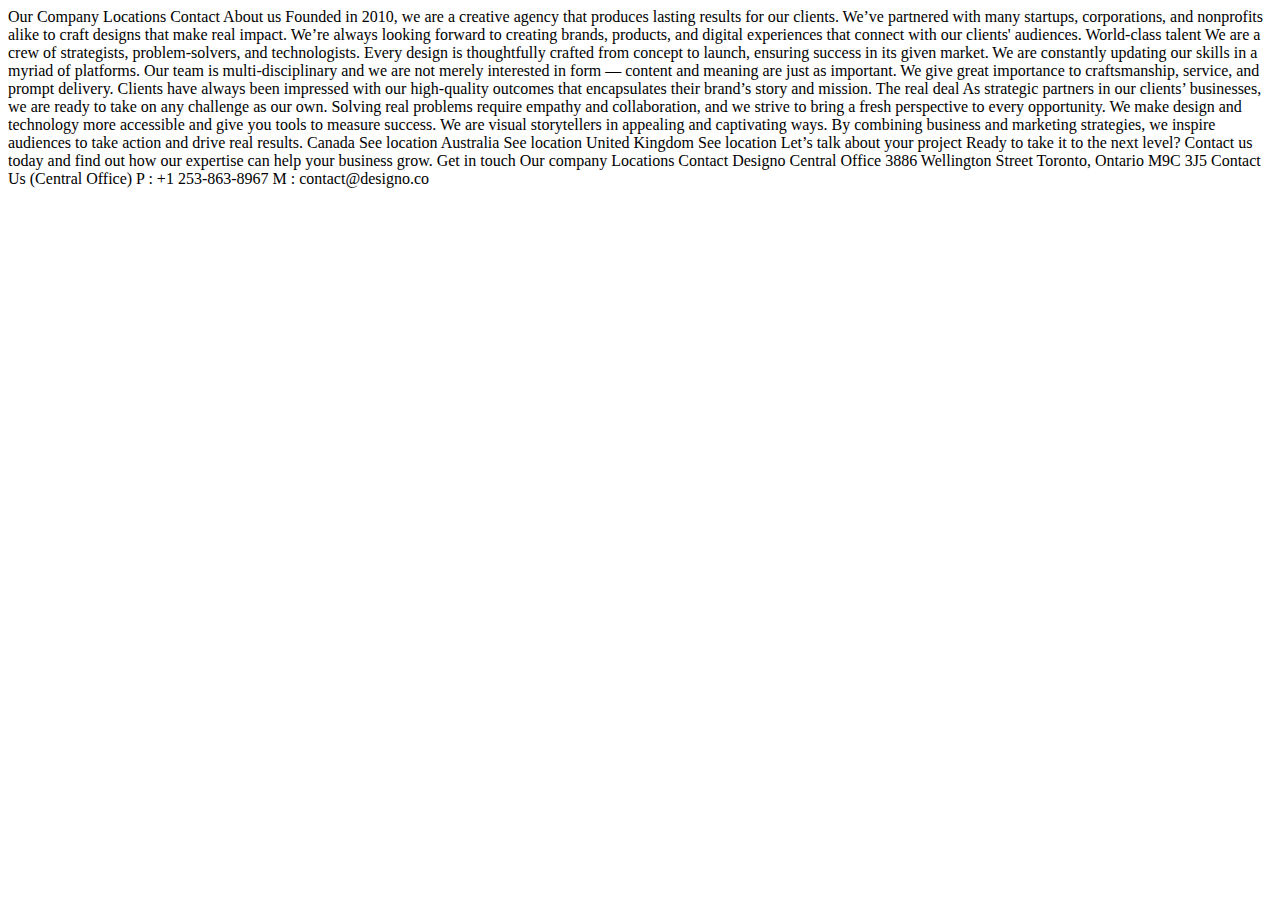
==== starter-code/about.html @ ab44c939 "done designing the Home, now working on the web design page" ====
<!DOCTYPE html>
<html lang="en">
<head>
  <meta charset="UTF-8">
  <meta name="viewport" content="width=device-width, initial-scale=1.0">

  <link rel="icon" type="image/png" sizes="32x32" href="./assets/favicon-32x32.png">
  
  <title>Frontend Mentor | Designo Agency Website Challenge</title>
</head>
<body>
  Our Company
  Locations
  Contact

  About us
  Founded in 2010, we are a creative agency that produces lasting results for our clients. 
  We’ve partnered with many startups, corporations, and nonprofits alike to craft designs 
  that make real impact. We’re always looking forward to creating brands, products, and 
  digital experiences that connect with our clients' audiences.

  World-class talent
  We are a crew of strategists, problem-solvers, and technologists. Every design is thoughtfully 
  crafted from concept to launch, ensuring success in its given market. We are constantly updating 
  our skills in a myriad of platforms.

  Our team is multi-disciplinary and we are not merely interested in form — content and meaning 
  are just as important. We give great importance to craftsmanship, service, and prompt delivery. 
  Clients have always been impressed with our high-quality outcomes that encapsulates their 
  brand’s story and mission.

  The real deal
  As strategic partners in our clients’ businesses, we are ready to take on any challenge as our own.
  Solving real problems require empathy and collaboration, and we strive to bring a fresh perspective to every
  opportunity. We make design and technology more accessible and give you tools to measure success.

  We are visual storytellers in appealing and captivating ways. By combining business and marketing strategies, 
  we inspire audiences to take action and drive real results.

  Canada
  See location

  Australia
  See location

  United Kingdom
  See location

  Let’s talk about your project
  Ready to take it to the next level? Contact us today and find out how our expertise can 
  help your business grow.
  Get in touch

  Our company
  Locations
  Contact

  Designo Central Office
  3886 Wellington Street
  Toronto, Ontario M9C 3J5

  Contact Us (Central Office)
  P : +1 253-863-8967
  M : contact@designo.co
</body>
</html>
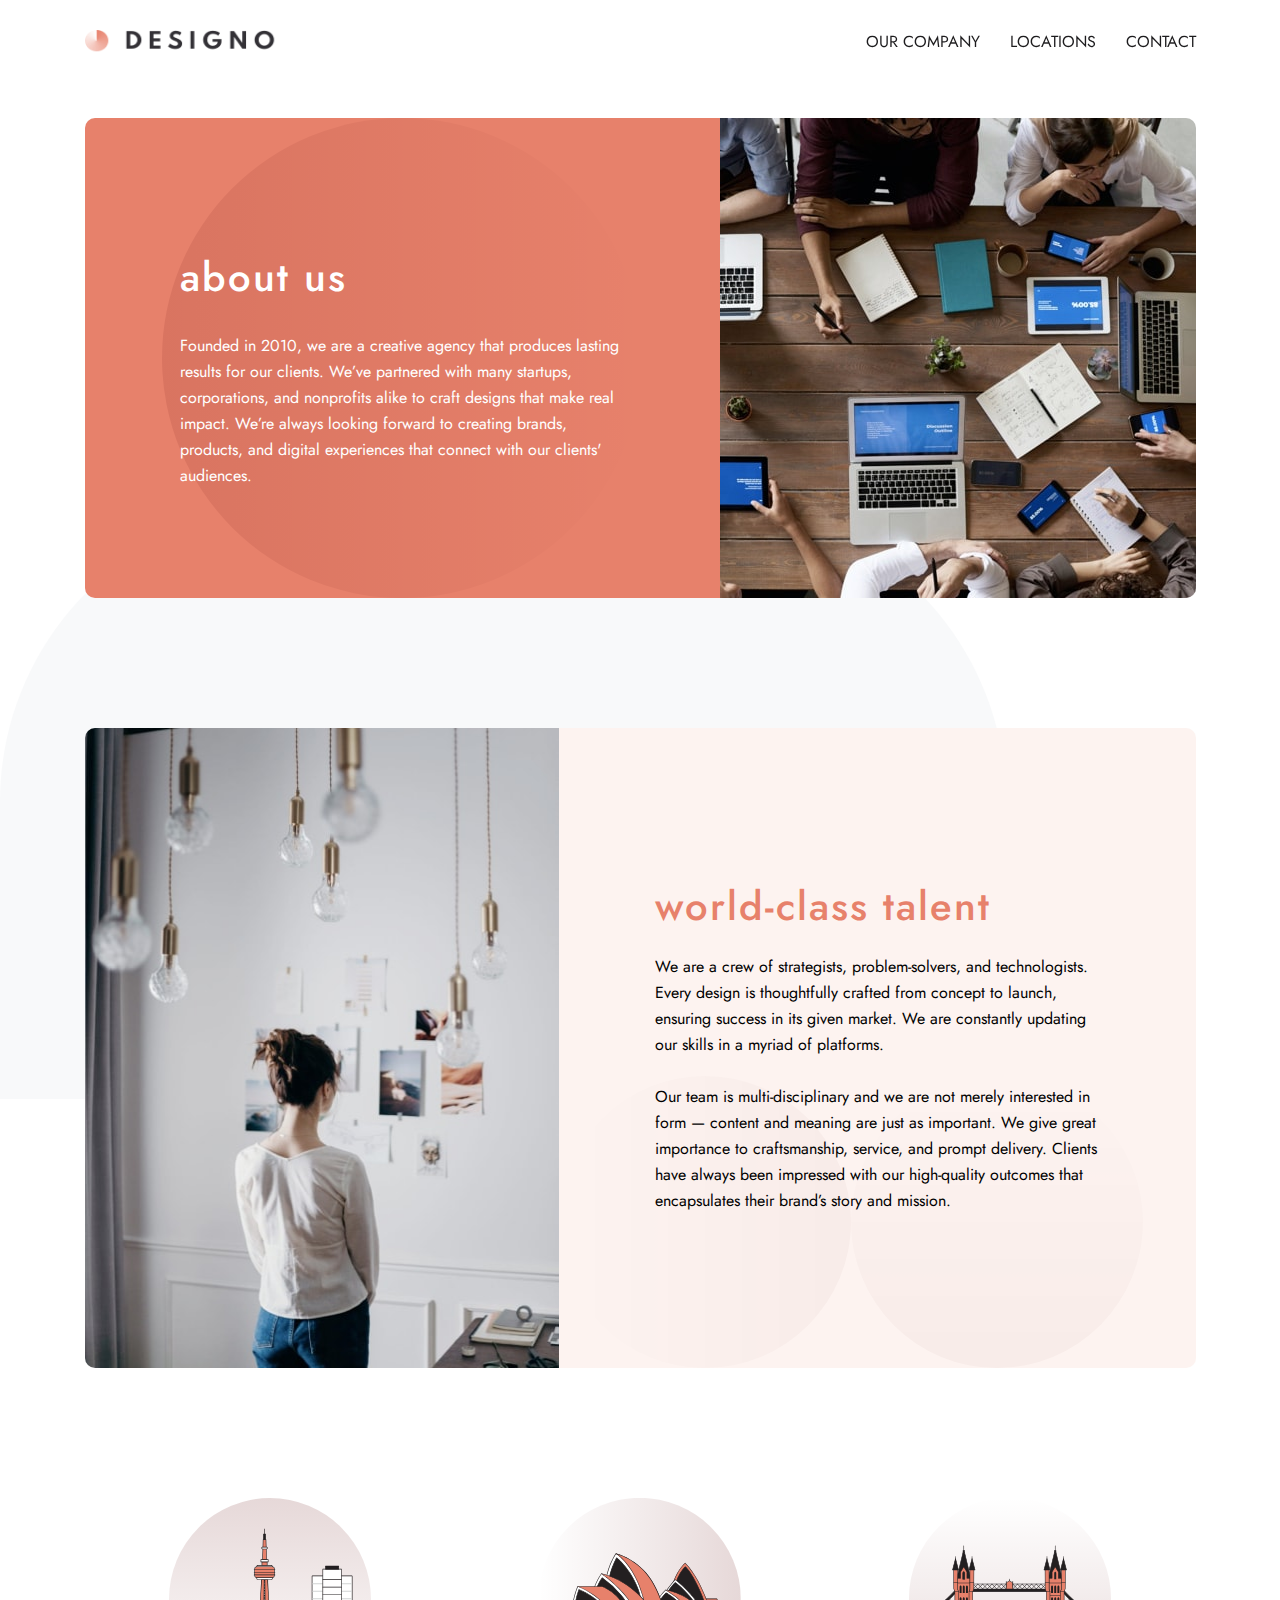
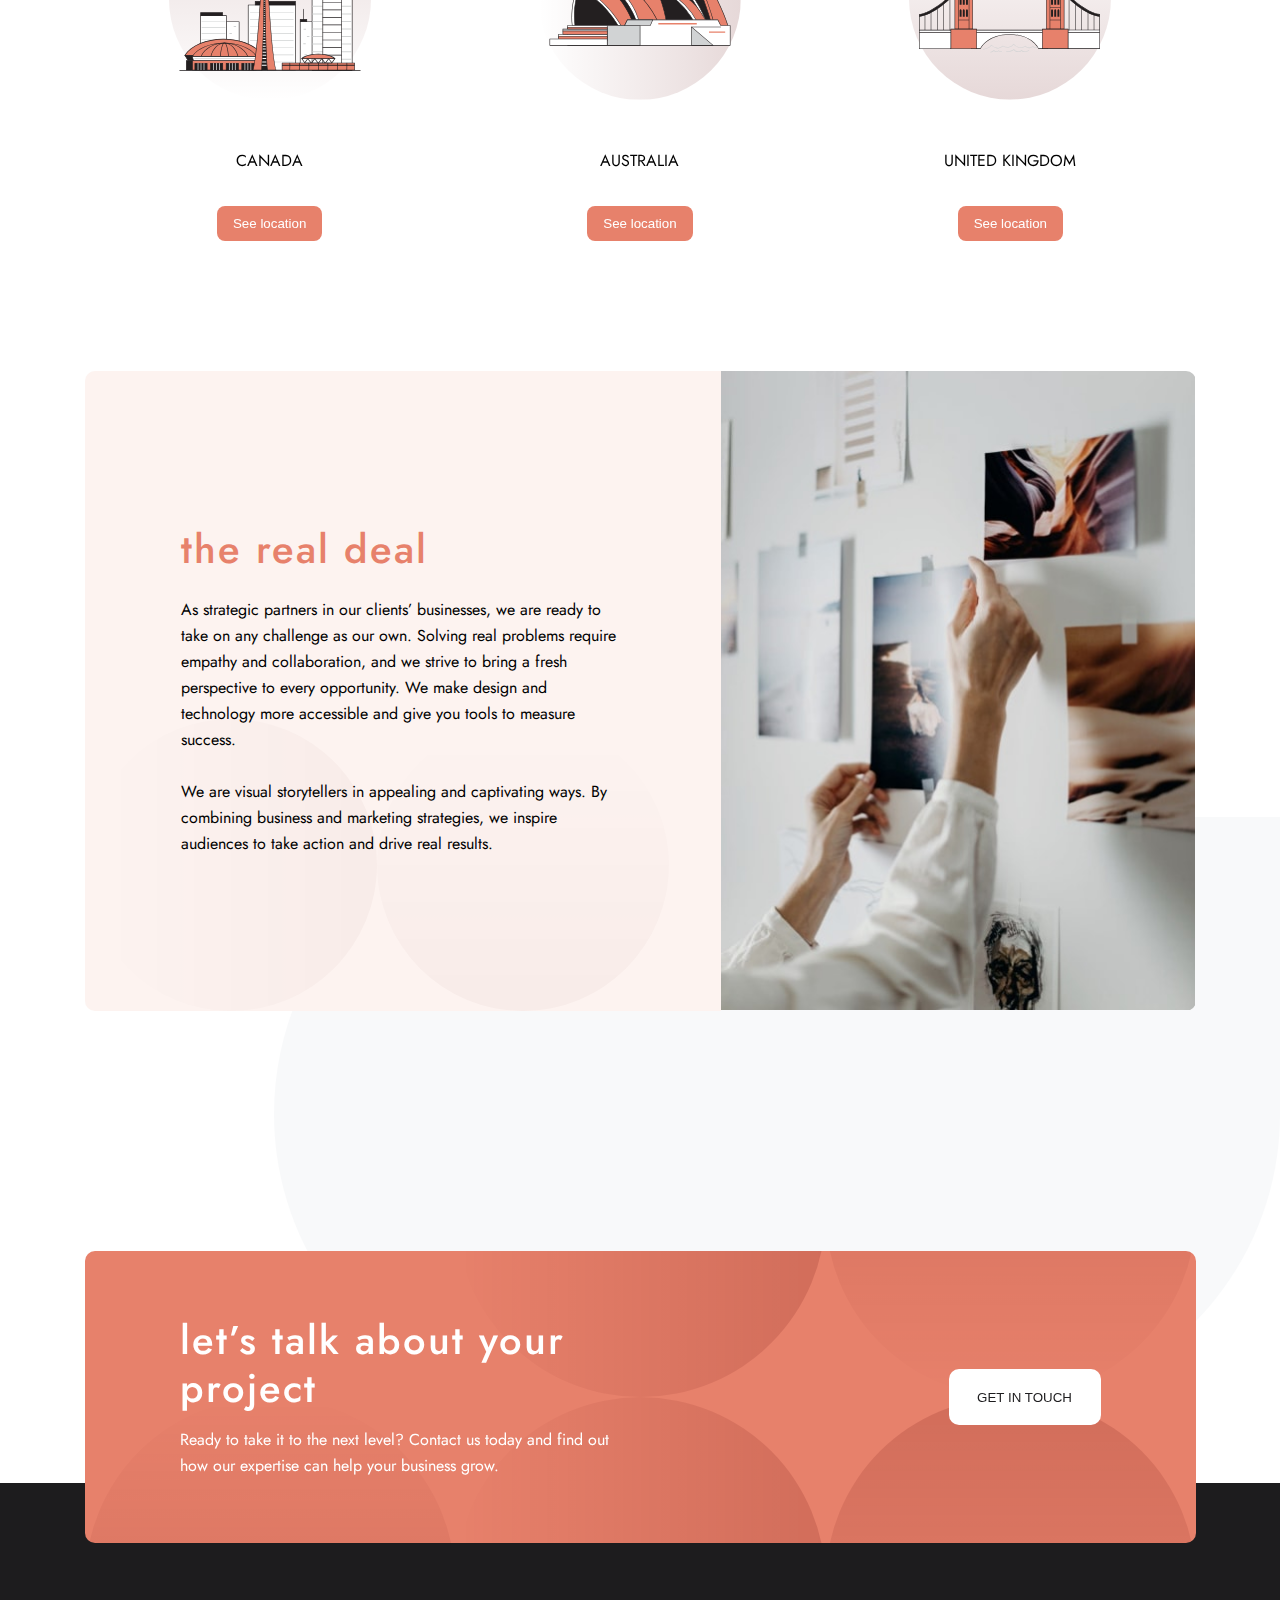
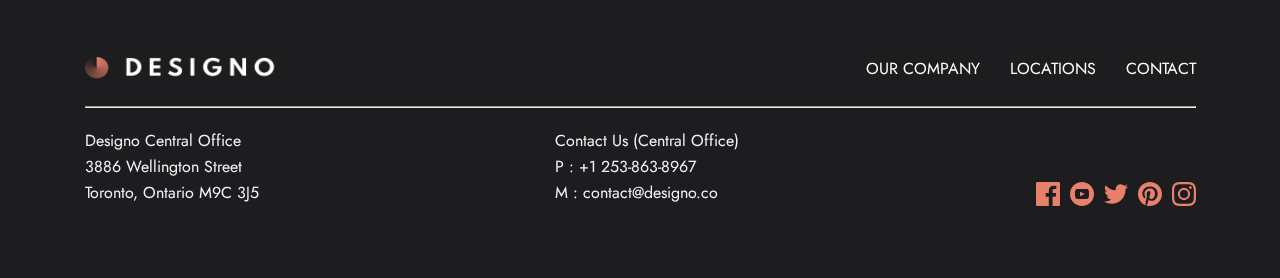
==== commit fdd92f96: "done with the about page" ====
--- a/starter-code/about.html
+++ b/starter-code/about.html
@@ -3,64 +3,151 @@
 <head>
   <meta charset="UTF-8">
   <meta name="viewport" content="width=device-width, initial-scale=1.0">
-
+  <link rel="stylesheet" href="./style.css">
+  <link rel="stylesheet" href="./aboutstyle.css">
   <link rel="icon" type="image/png" sizes="32x32" href="./assets/favicon-32x32.png">
   
   <title>Frontend Mentor | Designo Agency Website Challenge</title>
 </head>
 <body>
-  Our Company
-  Locations
-  Contact
+  <!-- Navigation bar -->
+  <header>
+    <nav class="navbar flex">
+      <div class="logo">
+        <img alt="logo" class="logo-img" src="./assets/shared/desktop/logo-dark.png" />
+      </div>
+      <div class="links flex">
+        <a href="#" class="navlink" aria-label="click to ckeck more about the company">Our Company</a>
+        <a href="#" class="navlink" aria-label="click to check the location">Locations</a>
+        <a href="#" class="navlink" aria-label="click for more contacts">Contact</a>
+      </div>
+    </nav>
+    </header>
+    
+    <!-- Main -->
+    <main>
+      <!-- about intro section -->
+      <section class="about-top-section">
+        <div class="intro bg-peach clr-white">
+         <h2>About us</h2> 
+          <p>Founded in 2010, we are a creative agency that produces lasting results for our clients. 
+          We’ve partnered with many startups, corporations, and nonprofits alike to craft designs 
+          that make real impact. We’re always looking forward to creating brands, products, and 
+          digital experiences that connect with our clients' audiences.</p>
+        </div>
+        <div class="intro-img">
+        <img src="./assets/about/desktop/image-about-hero.jpg" alt="about-hero-img" aria-label="about hero image" class="about-img" />
+        </div>
+      </section>
+        <!-- world-class-section -->
+      
+      <section class="world-class-section">
+        <div class="world-class-img">
+          <img src="./assets/about/desktop/image-world-class-talent.jpg" alt="world-class-talent-image" aria-label=" world class talent image" class="world-class-talent-img" />
+        </div>
+        <div class="world-class-text">
+          <h2 class="clr-peach">World-class talent</h2>
+          <p>We are a crew of strategists, problem-solvers, and technologists. Every design is thoughtfully 
+            crafted from concept to launch, ensuring success in its given market. We are constantly updating 
+            our skills in a myriad of platforms.</p>
+          <br />
+          <p> Our team is multi-disciplinary and we are not merely interested in form — content and meaning 
+            are just as important. We give great importance to craftsmanship, service, and prompt delivery. 
+            Clients have always been impressed with our high-quality outcomes that encapsulates their 
+            brand’s story and mission.</p>
+        </div>
+      </section>
 
-  About us
-  Founded in 2010, we are a creative agency that produces lasting results for our clients. 
-  We’ve partnered with many startups, corporations, and nonprofits alike to craft designs 
-  that make real impact. We’re always looking forward to creating brands, products, and 
-  digital experiences that connect with our clients' audiences.
+      <!-- About locations -->
+      <section class="about-location">
+        <div class="location center">
+          <div class="location-img">
+          <img src="./assets/home/desktop/bg-pattern-hero-home.svg" alt="bg-pattern-circle" class="bg-pattern-circle-canada"/>
+          <img src="./assets/shared/desktop/illustration-canada.svg" alt="img-location-canada" aria-label="image-location-canada" class="img-location-canada">
+          </div>
+          <p>Canada</p>
+          <button class="btn-loc">See location</button>
+        </div>
+        <div class="location center">
+          <div class="location-img">
+            <img src="./assets/home/desktop/bg-pattern-hero-home.svg" alt="bg-pattern-circle" class="bg-pattern-circle-australia"/>
+          <img src="./assets/shared/desktop/illustration-australia.svg" alt="img-location-australia" aria-label="image-location-australia" class="img-location-australia">
+          </div>
+          <p>Australia</p>
+          <button class="btn-loc">See location</button>
+        </div>
+        <div class="location center">
+          <div class="location-img">
+            <img src="./assets/home/desktop/bg-pattern-hero-home.svg" alt="bg-pattern-circle" class="bg-pattern-circle-uk"/>
+          <img src="./assets/shared/desktop/illustration-united-kingdom.svg" alt="img-location-UK" aria-label="img-location-United Kingdom" class="img-location-UK">
+          </div>
+          <p>United Kingdom</p>
+          <button class="btn-loc">See location</button>
+        </div>
+      </section>
 
-  World-class talent
-  We are a crew of strategists, problem-solvers, and technologists. Every design is thoughtfully 
-  crafted from concept to launch, ensuring success in its given market. We are constantly updating 
-  our skills in a myriad of platforms.
+      <!-- real-deal-section -->
+      <section class="real-deal-section">
+        <div class="real-deal-text">
+          <h2 class="clr-peach">The real deal</h2>
+          <p>As strategic partners in our clients’ businesses, we are ready to take on any challenge as our own.
+            Solving real problems require empathy and collaboration, and we strive to bring a fresh perspective to every
+            opportunity. We make design and technology more accessible and give you tools to measure success.</p>
+            <br/>
+            <p>We are visual storytellers in appealing and captivating ways. By combining business and marketing strategies, 
+              we inspire audiences to take action and drive real results.</p>
+        </div>
+        <div class="real-deal-img">
+          <img src="./assets/about/desktop/image-real-deal.jpg" alt="real-deal-img" aria-label="real-deal-image" class="real-deal-img" />
+        </div>
+      </section>
+    </main>
 
-  Our team is multi-disciplinary and we are not merely interested in form — content and meaning 
-  are just as important. We give great importance to craftsmanship, service, and prompt delivery. 
-  Clients have always been impressed with our high-quality outcomes that encapsulates their 
-  brand’s story and mission.
-
-  The real deal
-  As strategic partners in our clients’ businesses, we are ready to take on any challenge as our own.
-  Solving real problems require empathy and collaboration, and we strive to bring a fresh perspective to every
-  opportunity. We make design and technology more accessible and give you tools to measure success.
-
-  We are visual storytellers in appealing and captivating ways. By combining business and marketing strategies, 
-  we inspire audiences to take action and drive real results.
-
-  Canada
-  See location
-
-  Australia
-  See location
-
-  United Kingdom
-  See location
-
-  Let’s talk about your project
-  Ready to take it to the next level? Contact us today and find out how our expertise can 
-  help your business grow.
-  Get in touch
-
-  Our company
-  Locations
-  Contact
-
-  Designo Central Office
-  3886 Wellington Street
-  Toronto, Ontario M9C 3J5
-
-  Contact Us (Central Office)
-  P : +1 253-863-8967
-  M : contact@designo.co
+ <!-- Footer section -->
+ <footer>
+  <div class="get_in_touch bg-peach flex clr-white">
+    <div class="message">
+      <h2>Let’s talk about your project</h2>
+      <p>Ready to take it to the next level? Contact us today and find out how our expertise can help your business grow.</p>
+    </div>
+    <button class="btn btn-dark">GET IN TOUCH</button>
+  </div>
+  <div class="contact bg-black">
+    <div class="footer-container">
+      <div class="navbar nav-bottom flex">
+        <div class="logo">
+          <img alt="logo" class="logo-img" src="./assets/shared/desktop/logo-light.png" />
+        </div>
+        <div class="links flex ">
+          <a href="#" class="bottomlink" aria-label="click to ckeck more about the company">Our Company</a>
+          <a href="#" class="bottomlink" aria-label="click to check the location">Locations</a>
+          <a href="#" class="bottomlink" aria-label="click for more contacts">Contact</a>
+        </div>
+      </div>
+      <hr />
+      <div class="contact_details flex">
+        <div class="address clr-light_grey">
+          <p>Designo Central Office</p>
+          <p>3886 Wellington Street</p>
+          <p>Toronto, Ontario M9C 3J5</p>
+        </div>
+        <div class="contact_info clr-light_grey">
+          <p>Contact Us (Central Office)</p>
+          <p>P : +1 253-863-8967</p>
+          <p>M : contact@designo.co</p>
+        </div>
+        <div class="social_media flex">
+          <a href="#" class="social_links"><img src="./assets/shared/desktop/icon-facebook.svg" alt="facebook-logo" class="clr-peach" aria-label="click on facebook-logo"/></a>
+          <a href="#" class="social_links"><img src="./assets/shared/desktop/icon-youtube.svg" alt="youtube-logo" class="clr-peach" aria-label="click on Youtube-logo"/></a>
+          <a href="#" class="social_links"><img src="./assets/shared/desktop/icon-twitter.svg" alt="twitter-logo" class="clr-peach" aria-label="click on twitter-logo"/></a>
+          <a href="#" class="social_links"><img src="./assets/shared/desktop/icon-pinterest.svg" alt="pinterest-logo" class="clr-peach" aria-label="click on pinterest-logo"/></a>
+          <a href="#" class="social_links"><img src="./assets/shared/desktop/icon-instagram.svg" alt="instagram-logo" class="clr-peach" aria-label="click on instagram-logo"/></a>
+        </div>
+      </div>
+    </div>
+  </div>
+</footer>  
+<img src="./assets/shared/desktop/bg-pattern-leaf.svg" alt="bg-pattern-leaf" class="bg-leaf-1" />
+<img src="./assets/shared/desktop/bg-pattern-leaf.svg" alt="bg-pattern-leaf-2" class="bg-leaf-2" />
 </body>
 </html>--- a/starter-code/style.css
+++ b/starter-code/style.css
@@ -0,0 +1,337 @@
+/* Importing the Jost font family */
+@import url('https://fonts.googleapis.com/css2?family=Jost:wght@300;400;500&display=swap');
+
+/* Modern Css reset */
+*, *::before, *::after{
+    box-sizing:border-box;
+}
+body, h1, h2, h3, p{
+    padding:0;
+    margin:0;
+    
+}
+img, picture{
+    max-width:100%;
+    display:block;
+}
+
+/* Defining global variables */
+:root{
+--peach:#E7816B;
+--light_peach:#FFAD9B;
+--black:#1D1C1E;
+--dark_grey:#333136;
+--white:#ffffff;
+--light_grey:#F1F3F5;
+}
+
+/* Defining the Topography */
+
+h1{
+font-family:'Jost', sans-serif;
+font-weight:500;
+font-size:48px;
+line-height:48px;
+}
+
+h2{
+font-family:'Jost', sans-serif;
+font-weight:500;
+font-size:40px;
+line-height:48px;
+letter-spacing:2px;
+text-transform:uppercase;
+}
+
+h3{
+font-family:'Jost', sans-serif;
+font-weight:500;
+font-size:20px;  
+line-height:26px;
+letter-spacing:5px;
+text-transform:uppercase;
+}
+
+body{
+font-family:'Jost', sans-serif;
+font-weight:400;
+font-size:16px;
+line-height:26px;
+min-height:100vh;
+position:relative;
+}
+
+/* Defining utility color classes */
+
+/* Text colors */
+.clr-peach{
+    color:var(--peach);
+}
+.clr-light_peach{
+    color:var(--light_peach);
+}
+.clr-black{
+    color:var(--black);
+}
+.clr-white{
+    color:var(--white);
+}
+.clr-light_grey{
+    color:var(--light_grey)
+}
+
+/* background colors */
+.bg-peach{
+    background-color:var(--peach);
+}
+.bg-light_peach{
+    background-color:var(--light_peach);
+}
+.bg-black{
+    background-color:var(--black);
+}
+.bg-white{
+    background-color:var(--white);
+}
+.bg-light_grey{
+    background-color:var(--light_grey)
+}
+
+/* buttons style */
+.btn-light{
+    background-color:var(--peach);
+    color:var(--white);
+}
+.btn-dark{
+    background-color:var(--white);
+    color:var(--black);
+}
+.btn-light:hover, .btn-light:focus-visible, .btn-dark:hover, .btn-dark:focus-visible{
+    background-color:var(--light_peach);
+    color:var(--wihte);
+    cursor:pointer;
+}
+.btn{
+    height:56px;
+    width:152px;
+    padding:18px 24px;
+    border:none;
+    border-radius:10px;
+}
+.center{
+    text-align:center;
+}
+
+/* flex-display */
+.flex{
+    display:flex;
+    justify-content:space-between;
+    align-items:center;
+}
+
+/* Navbar styling */
+.navbar{
+    width:1111px;
+    height:24px;
+    margin:30px auto 0;
+}
+.links{
+   gap:30px;
+}
+.logo-img{
+    width:196px;
+    height:24px;
+}
+.navlink{
+    color:var(--black);
+    text-decoration:none;
+    text-transform:uppercase;
+}
+.navlink:hover, .navlink:focus-visible, .bottomlink:hover, .bottomlink:focus-visible{
+    text-decoration:underline;
+}
+/* top section */
+.top-section{
+    width:1111px;
+    height:640px;
+    margin: 50px auto;
+    padding:145px 75px;
+    position:relative;
+    overflow:hidden;
+    border:none;
+    border-radius:10px;
+}
+.award{
+    width:540px;
+    height:350px;
+    
+}
+.award-text{
+    padding:40px 0;
+}
+.bg-pattern{
+    position:absolute;
+    top:0;
+    right:0;
+}
+.hero-phone-img{
+    position:absolute;
+    top:-20px;
+    right:0;
+}
+
+/* middle section */
+
+.middle-section{
+    width:1111px;
+    height:640px;
+    margin:160px auto;
+    display:grid;
+    grid-template-areas:
+    "web_design app_design"
+    "web_design  graphic_design";
+    grid-gap:30px;
+}
+
+.web_design{
+    grid-area:web_design;
+    background-image:url('./assets/home/desktop/image-web-design-large.jpg');
+}
+
+.app_design{
+    grid-area:app_design;
+    background-image:url('./assets/home/desktop/image-app-design.jpg');
+}
+
+.graphic_design{
+    grid-area:graphic_design;
+    background-image:url('./assets/home/desktop/image-graphic-design.jpg');
+}
+.graphic_design, .web_design, .app_design{
+    background-position:center;
+    background-repeat:no-repeat;
+    background-size:cover;
+    background-color:var(--black);
+    background-blend-mode:hard-light;
+    border-radius:10px;
+    display:grid;
+    justify-content:center;
+    align-items:center;
+}
+.graphic_design:hover, .graphic_design:focus-visible, .web_design:hover,
+.web_design:focus-visible, .app_design:hover, .app_design:focus-visible{
+    background-blend-mode:lighten;
+    background-color:var(--peach);
+    cursor:pointer;
+}
+.app_design_link, .graphic_design_link, .web_design_link{
+    text-decoration:none;
+    color:var(--white);
+}
+.next-pg{
+    display:flex;
+    align-items:center;
+    justify-content:center;
+    gap:5px;
+    text-transform:uppercase;
+}
+
+/* categories section */
+
+.category{
+    width:1111px;
+    height:412px;
+    margin:auto;
+    text-align:center;
+    color:var(--black);
+    gap:30px;
+}
+.passionate, .resourceful, .friendly{
+    display:flex;
+    flex-direction:column;
+    justify-content:center;
+    align-items:center;
+    gap:20px;
+}
+.passionate-img, .resourceful-img, .friendly-img{
+    width:202px;
+    position:relative;
+    
+}
+.bg-circle-passionate, .bg-circle-friendly, .bg-circle-resourceful{
+    position:absolute;
+    z-index:-1000;
+    
+}
+.bg-circle-friendly{
+    transform:rotate(90deg);
+}
+.bg-circle-resourceful{
+    transform:rotate(180deg);
+}
+
+/* footer */
+
+.get_in_touch{
+    width:1111px;
+    height:292px;
+    margin:50px auto;
+    padding:95px;
+    background-image:url('./assets/shared/desktop/bg-pattern-call-to-action.svg');
+    background-size:cover;
+    background-repeat:repeat;
+    background-position:right center;
+    border-radius:10px;
+    position:relative;
+    bottom:-110px;
+    
+}
+.message{
+    width:459px;
+}
+.message > h2{
+    text-transform:lowercase;
+    padding-bottom:15px;
+}
+
+.bottomlink{
+    text-decoration:none;
+    color:var(--white);
+    text-transform:uppercase;
+}
+.contact{
+    padding:144px 0 72px;
+}
+.footer-container{
+    width:1111px;
+    margin:auto;
+}
+.social_media{
+    gap:10px;
+}
+.social_links{
+    text-decoration:none;
+}
+.contact_details{
+    align-items:flex-end;
+    margin-top:20px;
+}
+.nav-bottom{
+    margin-bottom:25px;
+}
+
+/* positioning the background leaf */
+.bg-leaf-1{
+    position:absolute;
+    bottom:467px;
+    right:0;
+    transform:rotateY(180deg) rotateX(180deg);
+    z-index:-100;
+    
+}
+.bg-leaf-2{
+    position:absolute;
+    left:0;
+    top:475px;
+    z-index:-100;
+}--- a/starter-code/aboutstyle.css
+++ b/starter-code/aboutstyle.css
@@ -0,0 +1,99 @@
+section{
+    border-radius:10px;
+    overflow:hidden;
+}
+
+/* Styling the about top section */
+.about-top-section{
+    width:1111px;
+    height:480px;
+    margin:64px auto;
+    display:flex;
+    
+}
+.intro{
+    background-image:url('./assets/shared/desktop/bg-pattern-small-circle.svg');
+    background-repeat:no-repeat;
+    background-size:contain;
+    background-position:center center;
+    width:635px;
+    padding:135px 95px; 
+    
+}
+.intro >h2{
+    text-transform:lowercase;
+    margin-bottom:32px;
+}
+.about-img{
+    width:100%;
+    height:100%;
+}
+
+/* Styling the world-class and real-deal sections */
+.world-class-section, .real-deal-section{
+    border-radius:10px;
+    width:1111px;
+    height:640px;
+    margin:130px auto;
+    display:flex;
+    
+}
+.world-class-text, .real-deal-text{
+    width:637px;
+    padding:154px 96px;
+    background-color:#FDF3F0;
+    background-image:url('./assets/shared/desktop/bg-pattern-two-circles.svg');
+    background-repeat:no-repeat;
+    background-position:bottom left;
+
+}
+.world-class-talent-img{
+    width:100%;
+    height:100%;
+}
+.world-class-text > h2, .real-deal-text>h2{
+    margin-bottom:24px;
+    text-transform:lowercase;
+
+}
+
+/* styling the about location section */
+.about-location{
+    width:1111px;
+    margin:auto;
+    display:flex;
+    justify-content:space-around;
+    align-items:center;
+}
+.location > p{
+    text-transform:uppercase;
+    margin:48px 0 32px;
+}
+
+.location-img{
+    position:relative
+}
+
+.bg-pattern-circle-canada, .bg-pattern-circle-australia, .bg-pattern-circle-uk{
+    position:absolute;
+    z-index:-1;
+}
+.bg-pattern-circle-australia{
+    transform:rotate(90deg);
+}
+.bg-pattern-circle-uk{
+    transform:rotate(180deg);
+}
+
+/* styling the see location button */
+.btn-loc{
+    padding:10px 16px;
+    border-radius:8px;
+    border:none;
+    background-color:#E7816B;
+    color:#fff;
+}
+.btn-loc:hover{
+    cursor:pointer;
+    background-color:#FFAD9B;
+}
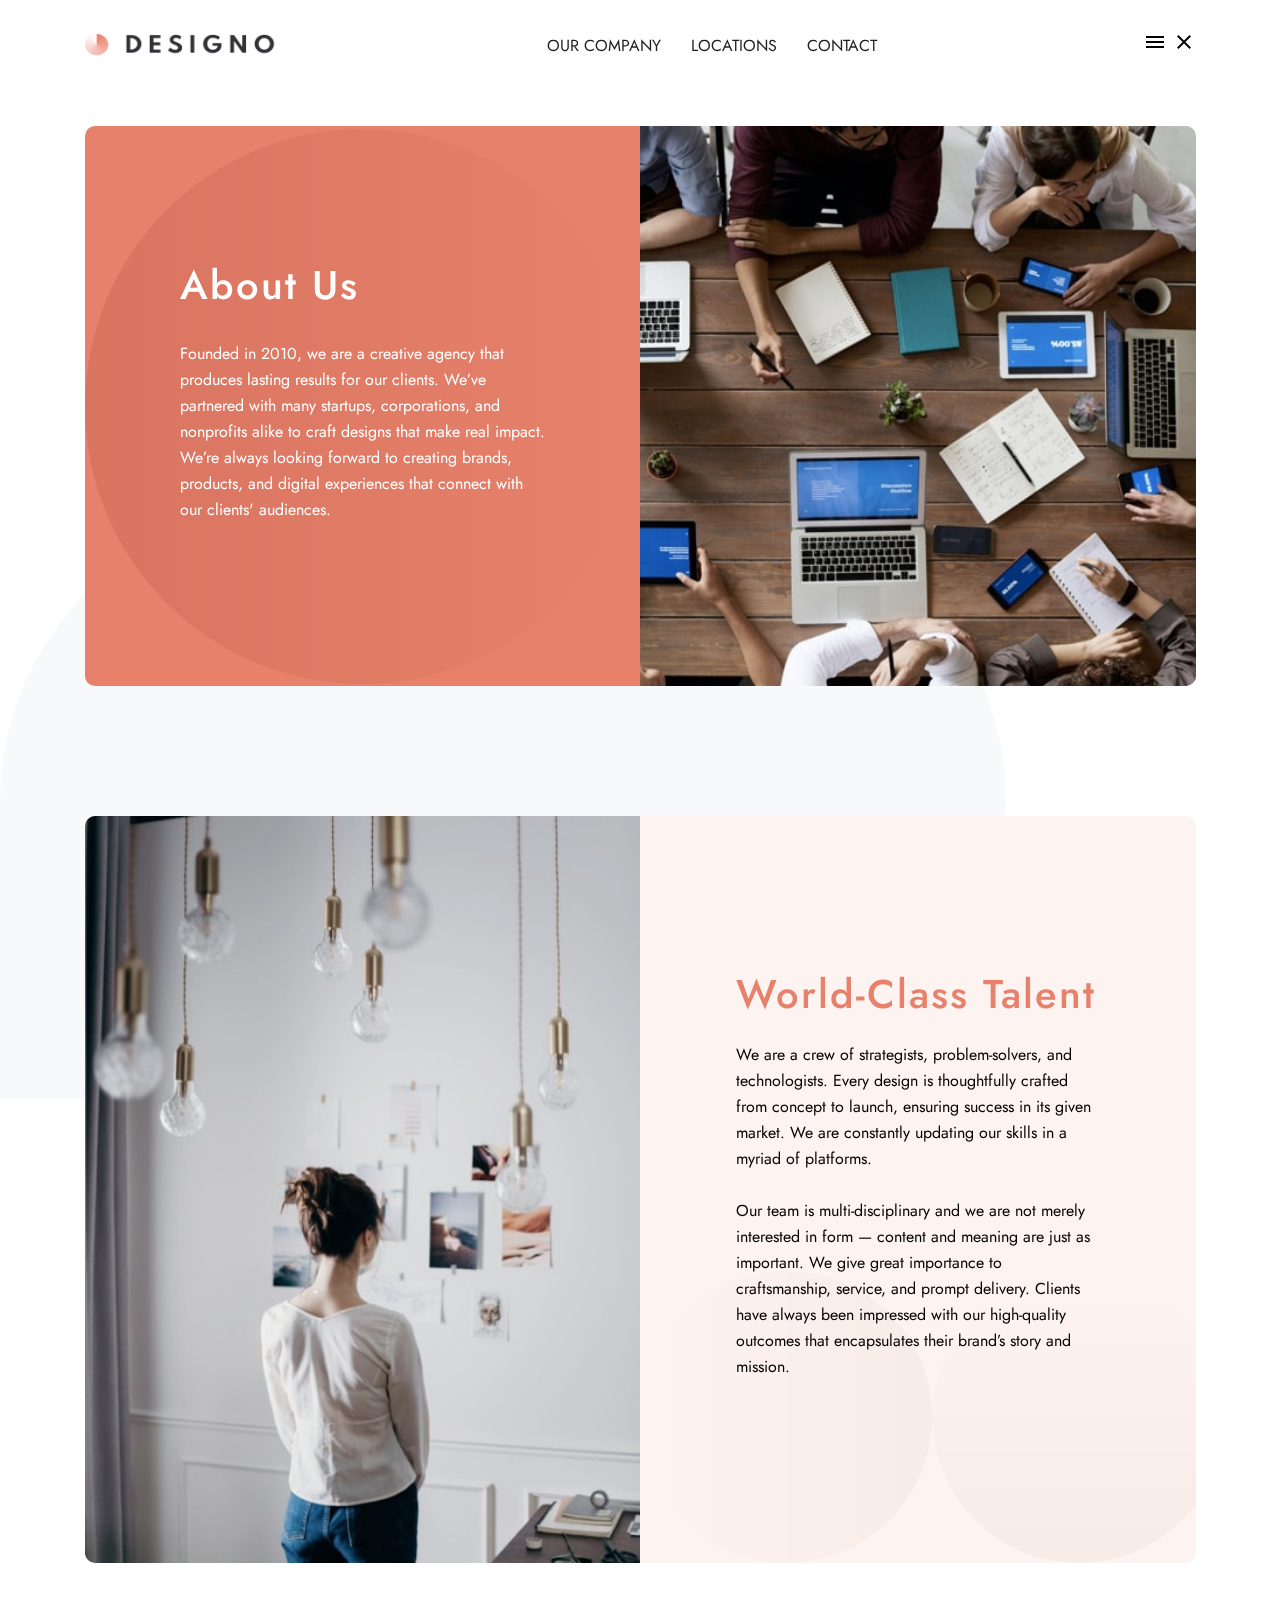
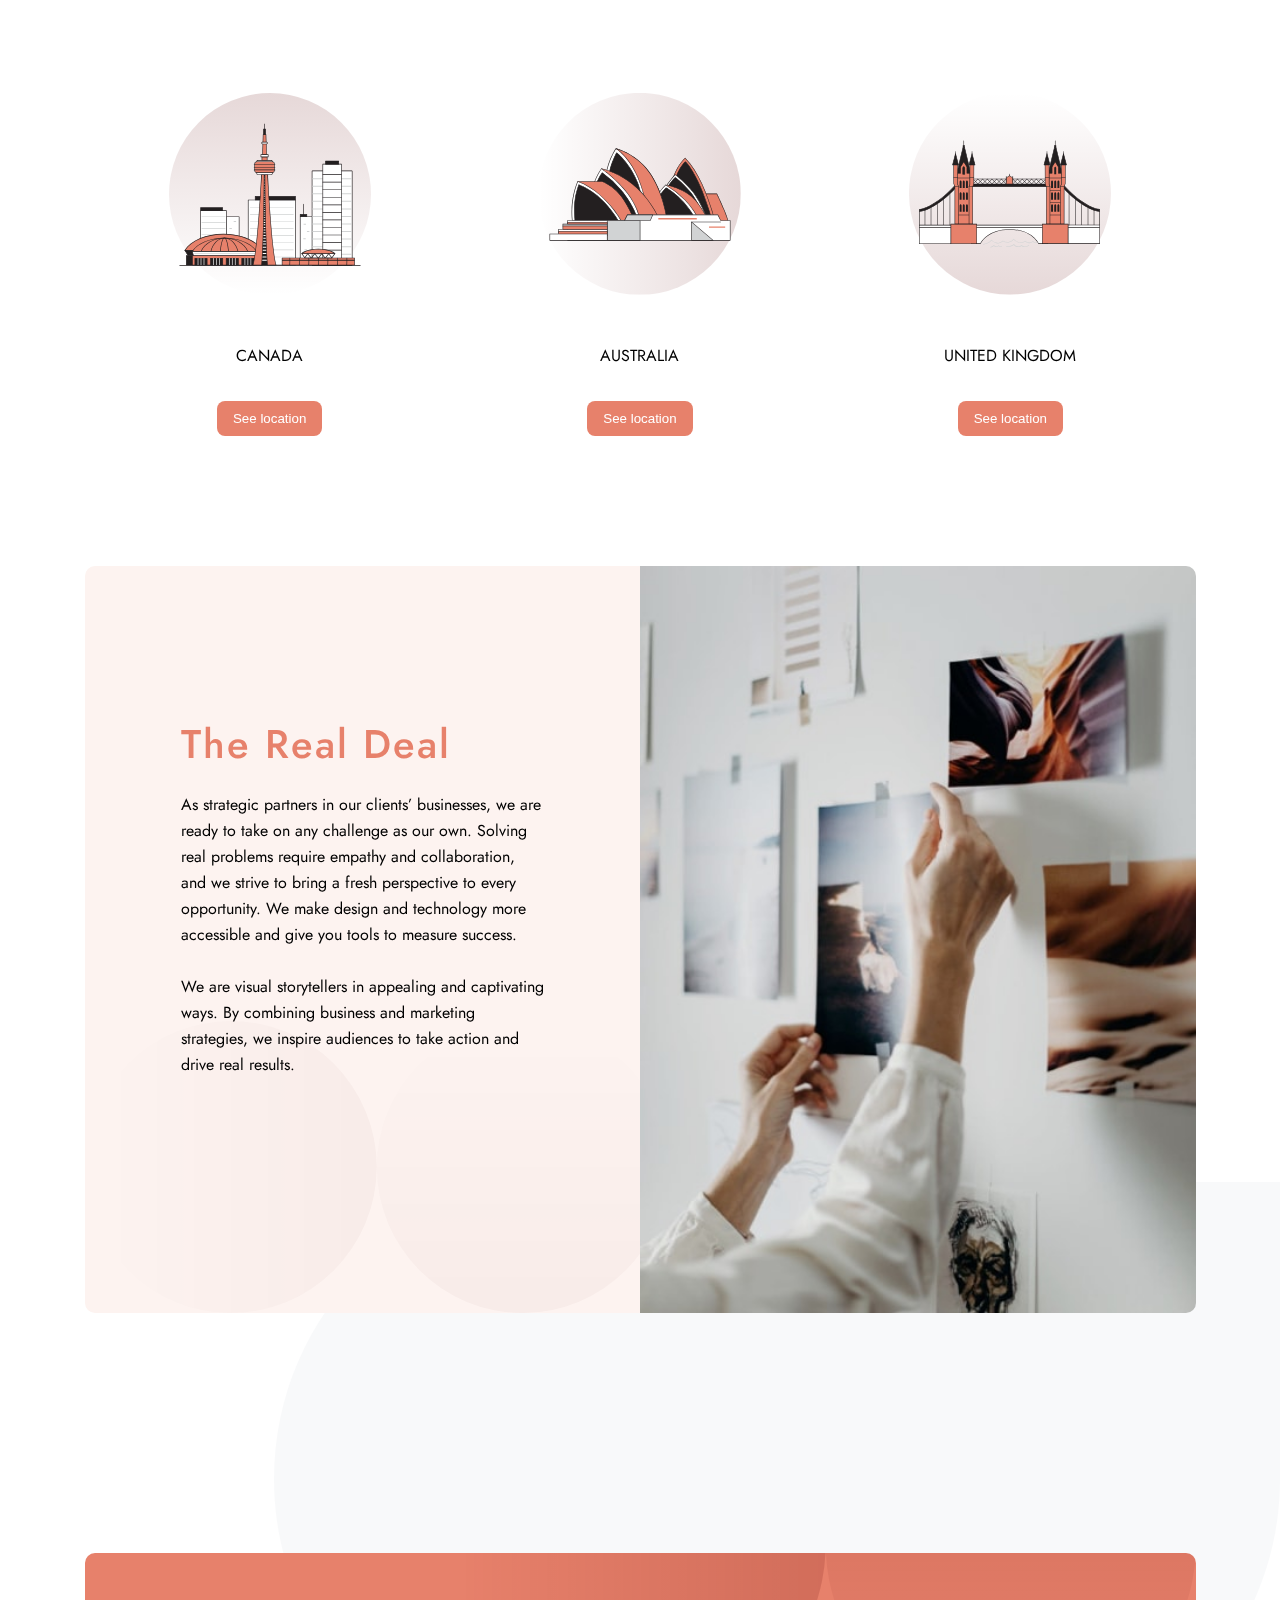
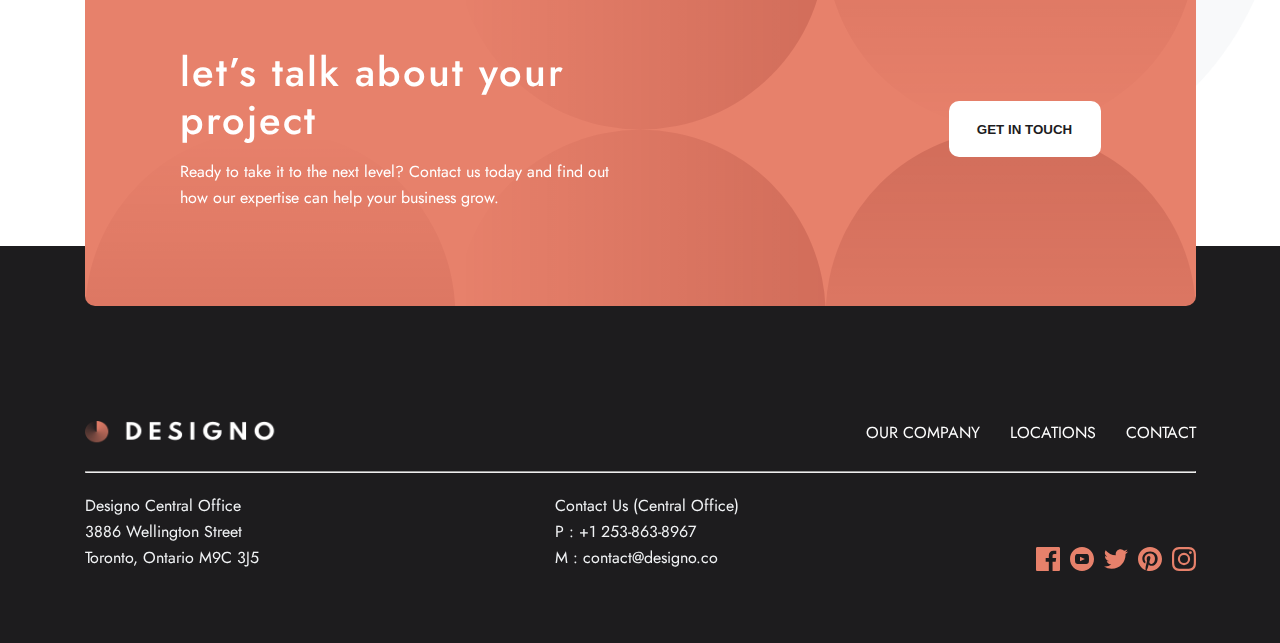
==== commit ad351a67: "finished building website" ====
--- a/starter-code/about.html
+++ b/starter-code/about.html
@@ -3,6 +3,8 @@
 <head>
   <meta charset="UTF-8">
   <meta name="viewport" content="width=device-width, initial-scale=1.0">
+  <link href="https://fonts.googleapis.com/icon?family=Material+Icons+Outlined" rel="stylesheet">
+  <link href="https://fonts.googleapis.com/icon?family=Material+Icons" rel="stylesheet">
   <link rel="stylesheet" href="./style.css">
   <link rel="stylesheet" href="./aboutstyle.css">
   <link rel="icon" type="image/png" sizes="32x32" href="./assets/favicon-32x32.png">
@@ -14,26 +16,32 @@
   <header>
     <nav class="navbar flex">
       <div class="logo">
-        <img alt="logo" class="logo-img" src="./assets/shared/desktop/logo-dark.png" />
+        <a href="/starter-code/index.html" class="logo-link"><img alt="logo" class="logo-img" src="./assets/shared/desktop/logo-dark.png" /></a>
       </div>
-      <div class="links flex">
-        <a href="#" class="navlink" aria-label="click to ckeck more about the company">Our Company</a>
-        <a href="#" class="navlink" aria-label="click to check the location">Locations</a>
-        <a href="#" class="navlink" aria-label="click for more contacts">Contact</a>
+      <div class="links flex navlinks">
+        <a href="/starter-code/about.html" class="navlink" aria-label="click to ckeck more about the company">Our Company</a>
+        <a href="/starter-code/locations.html" class="navlink" aria-label="click to check the location">Locations</a>
+        <a href="/starter-code/contact.html" class="navlink" aria-label="click for more contacts">Contact</a>
+      </div>
+      <div class="menu">
+        <span class="material-icons menu-btn">menu</span>
+        <span class="material-icons close-btn">close</span>
       </div>
     </nav>
     </header>
-    
+     
     <!-- Main -->
     <main>
       <!-- about intro section -->
       <section class="about-top-section">
         <div class="intro bg-peach clr-white">
+          <div class="intro-text">
          <h2>About us</h2> 
           <p>Founded in 2010, we are a creative agency that produces lasting results for our clients. 
           We’ve partnered with many startups, corporations, and nonprofits alike to craft designs 
           that make real impact. We’re always looking forward to creating brands, products, and 
           digital experiences that connect with our clients' audiences.</p>
+        </div>
         </div>
         <div class="intro-img">
         <img src="./assets/about/desktop/image-about-hero.jpg" alt="about-hero-img" aria-label="about hero image" class="about-img" />
@@ -46,6 +54,7 @@
           <img src="./assets/about/desktop/image-world-class-talent.jpg" alt="world-class-talent-image" aria-label=" world class talent image" class="world-class-talent-img" />
         </div>
         <div class="world-class-text">
+          <div class="world-class-text-child">
           <h2 class="clr-peach">World-class talent</h2>
           <p>We are a crew of strategists, problem-solvers, and technologists. Every design is thoughtfully 
             crafted from concept to launch, ensuring success in its given market. We are constantly updating 
@@ -55,6 +64,7 @@
             are just as important. We give great importance to craftsmanship, service, and prompt delivery. 
             Clients have always been impressed with our high-quality outcomes that encapsulates their 
             brand’s story and mission.</p>
+          </div>
         </div>
       </section>
 
@@ -89,6 +99,7 @@
       <!-- real-deal-section -->
       <section class="real-deal-section">
         <div class="real-deal-text">
+          <div class="real-deal-text-child">
           <h2 class="clr-peach">The real deal</h2>
           <p>As strategic partners in our clients’ businesses, we are ready to take on any challenge as our own.
             Solving real problems require empathy and collaboration, and we strive to bring a fresh perspective to every
@@ -96,6 +107,7 @@
             <br/>
             <p>We are visual storytellers in appealing and captivating ways. By combining business and marketing strategies, 
               we inspire audiences to take action and drive real results.</p>
+          </div>
         </div>
         <div class="real-deal-img">
           <img src="./assets/about/desktop/image-real-deal.jpg" alt="real-deal-img" aria-label="real-deal-image" class="real-deal-img" />
@@ -110,7 +122,7 @@
       <h2>Let’s talk about your project</h2>
       <p>Ready to take it to the next level? Contact us today and find out how our expertise can help your business grow.</p>
     </div>
-    <button class="btn btn-dark">GET IN TOUCH</button>
+    <button class="btn btn-dark get_in_touch_btn"><a href="/starter-code/contact.html">GET IN TOUCH</a></button>
   </div>
   <div class="contact bg-black">
     <div class="footer-container">
@@ -119,9 +131,9 @@
           <img alt="logo" class="logo-img" src="./assets/shared/desktop/logo-light.png" />
         </div>
         <div class="links flex ">
-          <a href="#" class="bottomlink" aria-label="click to ckeck more about the company">Our Company</a>
-          <a href="#" class="bottomlink" aria-label="click to check the location">Locations</a>
-          <a href="#" class="bottomlink" aria-label="click for more contacts">Contact</a>
+          <a href="/starter-code/about.html" class="bottomlink" aria-label="click to ckeck more about the company">Our Company</a>
+          <a href="/starter-code/locations.html" class="bottomlink" aria-label="click to check the location">Locations</a>
+          <a href="/starter-code/contact.html" class="bottomlink" aria-label="click for more contacts">Contact</a>
         </div>
       </div>
       <hr />
@@ -149,5 +161,6 @@
 </footer>  
 <img src="./assets/shared/desktop/bg-pattern-leaf.svg" alt="bg-pattern-leaf" class="bg-leaf-1" />
 <img src="./assets/shared/desktop/bg-pattern-leaf.svg" alt="bg-pattern-leaf-2" class="bg-leaf-2" />
+<script type="text/javascript" src="./app.js"></script>
 </body>
 </html>--- a/starter-code/style.css
+++ b/starter-code/style.css
@@ -8,11 +8,20 @@
 body, h1, h2, h3, p{
     padding:0;
     margin:0;
-    
+    position:relative;
+    min-height:100%;
 }
 img, picture{
     max-width:100%;
     display:block;
+}
+.get_in_touch_btn a{
+  text-decoration:none;
+  color:var(--black);
+  font-weight:bold;
+}
+.get_in_touch_btn:hover a{
+  color:var(--white);
 }
 
 /* Defining global variables */
@@ -57,8 +66,15 @@
 font-weight:400;
 font-size:16px;
 line-height:26px;
-min-height:100vh;
 position:relative;
+}
+.hr1{
+    display:none;
+}
+/* Avoid text overflows */
+p, h1, h2, h3, h4, h5, h6
+{
+    overflow-wrap: break-word;
 }
 
 /* Defining utility color classes */
@@ -131,13 +147,14 @@
 
 /* Navbar styling */
 .navbar{
-    width:1111px;
-    height:24px;
+    max-width:1111px;
+    min-height:24px;
     margin:30px auto 0;
 }
 .links{
    gap:30px;
 }
+
 .logo-img{
     width:196px;
     height:24px;
@@ -151,46 +168,56 @@
     text-decoration:underline;
 }
 /* top section */
+/* Need to change the display to flex */
 .top-section{
-    width:1111px;
-    height:640px;
+    max-width:1111px;
     margin: 50px auto;
-    padding:145px 75px;
-    position:relative;
-    overflow:hidden;
+    padding:5px 50px;
     border:none;
     border-radius:10px;
+    overflow:hidden;
 }
 .award{
-    width:540px;
-    height:350px;
+    min-width:540px;
+    min-height:640px;
+    display:grid;
+    grid-template-columns:repeat(4, 1fr);
+    place-items:center;
     
 }
 .award-text{
-    padding:40px 0;
-}
-.bg-pattern{
-    position:absolute;
-    top:0;
+    margin:40px 0;
+}
+.award-text-area
+{
+    grid-column:1/3;
+}
+.award-phone-area{
+    grid-column:3/5;
+    background-image:url('./assets/home/desktop/bg-pattern-hero-home.svg');
+    background-repeat:no-repeat;
+    background-position:center center;
+    background-size:contain;
+    position:relative;
+}
+.phone-section{
+    position:relative;
     right:0;
-}
-.hero-phone-img{
-    position:absolute;
-    top:-20px;
-    right:0;
+    bottom:-200px;
 }
 
 /* middle section */
 
 .middle-section{
-    width:1111px;
-    height:640px;
+    max-width:1111px;
+    min-height:640px;
     margin:160px auto;
     display:grid;
     grid-template-areas:
     "web_design app_design"
     "web_design  graphic_design";
     grid-gap:30px;
+    position:relative
 }
 
 .web_design{
@@ -239,7 +266,7 @@
 /* categories section */
 
 .category{
-    width:1111px;
+    max-width:1111px;
     height:412px;
     margin:auto;
     text-align:center;
@@ -273,8 +300,8 @@
 /* footer */
 
 .get_in_touch{
-    width:1111px;
-    height:292px;
+    max-width:1111px;
+    min-height:292px;
     margin:50px auto;
     padding:95px;
     background-image:url('./assets/shared/desktop/bg-pattern-call-to-action.svg');
@@ -303,7 +330,7 @@
     padding:144px 0 72px;
 }
 .footer-container{
-    width:1111px;
+    max-width:1111px;
     margin:auto;
 }
 .social_media{
@@ -334,4 +361,168 @@
     left:0;
     top:475px;
     z-index:-100;
-}+}
+.Menu-box{
+    display:none;
+}
+
+/* Responsiveness */
+/* Tablet */
+@media only screen and (max-width:912px)
+{
+    .navbar, .top-section, .middle-section, .category, .get_in_touch{
+        margin:25px 20px;
+    }
+    .top-section{
+        text-align:center;
+        display:flex;
+        padding:100px 50px;
+    }
+    .award{
+        grid-template-columns:1fr;
+        grid-template-rows:1fr;
+        place-items:space-between;
+    }
+    .award-text-area{
+        grid-column:1/1;
+        padding:40px
+    }
+    .award-phone-area{
+        grid-column:1/1;
+    }
+  
+    .hero-phone-img{
+        top:10px;
+        white-space:normal; 
+    }
+
+    .bg-pattern{
+        top:25%;
+        right:10%;
+    }
+
+    .middle-section{
+        grid-template-columns:1fr;
+        grid-template-areas:
+        "web_design"
+        "app_design"
+        "graphic_design";
+        white-space:nowrap;
+
+    }
+
+    .category{
+        flex-direction:column;
+        text-align:left;
+    }
+    .passionate, .resourceful, .friendly{
+        flex-direction:row;
+    }
+
+    .get_in_touch{
+        flex-direction:column;
+        text-align:center;
+        padding:50px;
+    }
+    .bg-leaf-1, .bg-leaf-2{
+        display:none;
+    }
+    footer{
+        position:relative;
+        bottom:0;
+    }
+    .Menu-box{
+        display:block;
+    }
+    
+}
+
+@media only screen and (max-width:767px)
+{
+    .navbar, .top-section, .middle-section, .category, .get_in_touch{
+        margin:auto;
+    }
+    .award{
+        grid-template-columns:auto;
+    }
+    .top-section{
+        place-content:center;
+    }
+    
+    .award-text-area, .message{
+        width:80%;
+    }
+
+    .award-text-area h1{
+        font-size:2em;
+    }
+
+    .middle-section{
+        margin:50px 20px;
+    }
+     .category, .links{
+        flex-direction:column;
+        height:auto;
+    }
+     .passionate, .resourceful, .friendly{
+        flex-direction:column;
+        justify-content:center;
+        align-items:center;
+        text-align:center;
+        width:80%;
+        gap:50px;
+    }
+    .passionate h3, .resourceful h3, .friendly h3{
+        margin-bottom:50px;
+    }
+    .navbar{
+        flex-direction:column;
+        width:100%;
+    }
+    .contact_details{
+        flex-direction:column;
+        align-items:center;
+        text-align: center;
+        gap:50px;
+    }
+    .hr2{
+        display:none;
+    }
+    .logo-bottom{
+        margin-bottom:30px;
+    }
+    .navlinks{
+        display:none;
+        position:fixed;
+        padding:50px 30px;
+        align-items:flex-start;
+        width:100%;
+        background-color:var(--black);
+        opacity:0.7;
+    }
+    .navlinks a{
+        color:var(--white);
+    }
+    .logo{
+        padding:30px;
+        width:100%;
+    }
+    .menu span{
+        font-size:2em;
+    }
+    .close-btn{
+        display:none;
+    }
+    .menu{
+        position:absolute;
+        right:30px;
+        top:25px;
+    }
+   
+    /* .navbar{
+        align-items:flex-start;
+    } */
+
+    
+
+}
--- a/starter-code/aboutstyle.css
+++ b/starter-code/aboutstyle.css
@@ -5,61 +5,69 @@
 
 /* Styling the about top section */
 .about-top-section{
-    width:1111px;
-    height:480px;
+    max-width:1111px;
+    min-height:480px;
     margin:64px auto;
-    display:flex;
-    
+    display:grid;
+    grid-template-columns:1fr 1fr; 
 }
 .intro{
     background-image:url('./assets/shared/desktop/bg-pattern-small-circle.svg');
     background-repeat:no-repeat;
     background-size:contain;
     background-position:center center;
-    width:635px;
-    padding:135px 95px; 
+    min-width:auto;
     
 }
-.intro >h2{
-    text-transform:lowercase;
-    margin-bottom:32px;
+.intro-text
+{
+    margin:135px 95px;
+}
+.intro-text >h2{
+    text-transform:capitalize;
+    margin-bottom:32px; 
 }
 .about-img{
     width:100%;
     height:100%;
 }
 
+
 /* Styling the world-class and real-deal sections */
 .world-class-section, .real-deal-section{
     border-radius:10px;
-    width:1111px;
-    height:640px;
+    max-width:1111px;
+    min-height:640px;
     margin:130px auto;
-    display:flex;
+    display:grid;
+    grid-template-columns:1fr 1fr;
     
 }
 .world-class-text, .real-deal-text{
-    width:637px;
-    padding:154px 96px;
+    min-width:auto;
     background-color:#FDF3F0;
     background-image:url('./assets/shared/desktop/bg-pattern-two-circles.svg');
     background-repeat:no-repeat;
     background-position:bottom left;
 
 }
-.world-class-talent-img{
+.world-class-text-child, .real-deal-text-child
+{
+     padding:154px 96px; 
+}
+.world-class-talent-img,.real-deal-img{
     width:100%;
     height:100%;
 }
-.world-class-text > h2, .real-deal-text>h2{
+.world-class-text-child > h2, .real-deal-text-child > h2{
     margin-bottom:24px;
-    text-transform:lowercase;
+    text-transform:capitalize;
 
 }
-
+ 
 /* styling the about location section */
 .about-location{
-    width:1111px;
+    max-width:1111px;
     margin:auto;
     display:flex;
     justify-content:space-around;
@@ -97,3 +105,43 @@
     cursor:pointer;
     background-color:#FFAD9B;
 }
+
+/* Responsiveness */
+/* Tablet */
+
+@media only screen and (max-width:912px)
+{
+    .about-top-section,.real-deal-section{
+        display:flex;
+        flex-direction:column-reverse;
+        justify-content:space-evenly;
+        
+    }
+    .world-class-section, .about-location{
+        display:flex;
+        flex-direction:column;
+    }
+    .world-class-talent-img,.real-deal-img, .about-img{
+        aspect-ratio:2;
+        flex-grow:1;
+    }
+    .world-class-text, .real-deal-text{
+      flex-grow:1;
+    }
+    .world-class-text-child, .real-deal-text-child{
+        padding:50px;
+        text-align:center;
+    }
+    .intro-text{
+        margin:50px;
+        text-align:center;
+    }
+   
+}
+
+@media only screen and (max-width:767px)
+{
+    .intro{
+        width:auto;
+    }
+}